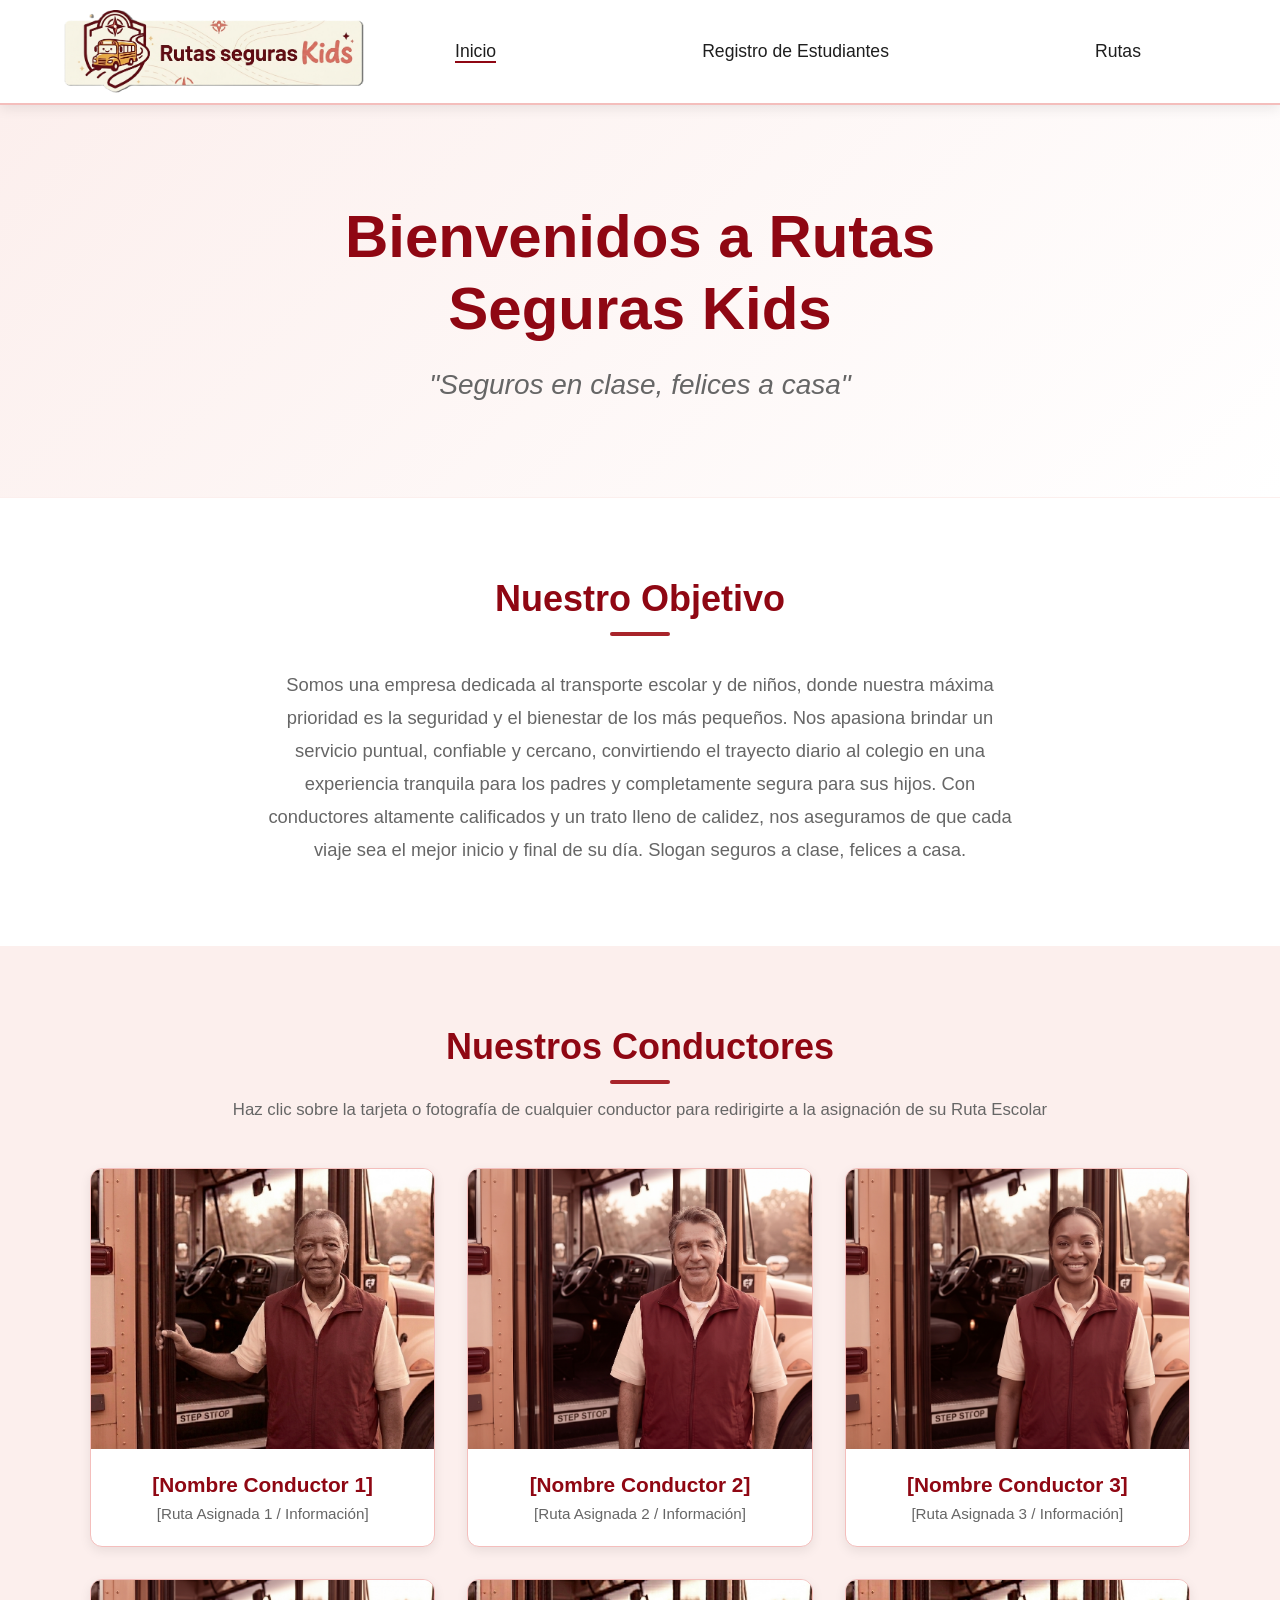
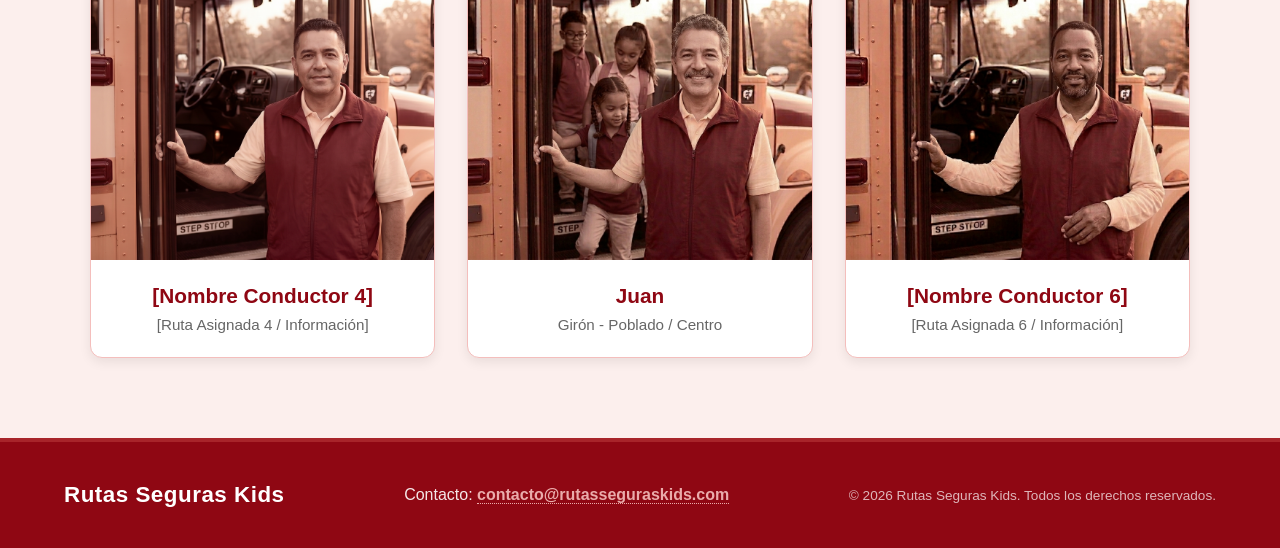
==== HTML/index.html @ 9a0aa54a "primer commit" ====
<!DOCTYPE html>
<html lang="es">
<head>
    <meta charset="UTF-8">
    <meta name="viewport" content="width=device-width, initial-scale=1.0">
    <title>Rutas Seguras Kids - Gestión de Rutas Escolares</title>
    <link rel="stylesheet" href="/CSS/style.css">
</head>
<body>

    <header class="main-header">
        <div class="header-container">

            <h1></h1>
            <div class="logo-container">
                <img src="/Imagenes/Logo horizontal.png" alt="Logo Rutas Seguras Kids" class="main-logo">
            </div>
            
            <nav class="main-nav">
                <ul class="nav-links">
                    <li><a href="#inicio" class="nav-link active" id="nav-inicio">Inicio</a></li>
                    <li><a href="#registro" class="nav-link" id="nav-registro">Registro de Estudiantes</a></li>
                    <li><a href="#rutas" class="nav-link" id="nav-rutas">Rutas</a></li>
                </ul>
            </nav>
        </div>
    </header>

    <main>
        <section id="inicio" class="hero-section">
            <div class="hero-content">
                <h1 class="hero-title">Bienvenidos a Rutas Seguras Kids</h1>
                <p class="hero-subtitle">"Seguros en clase, felices a casa"</p>
            </div>
        </section>

        <section class="objective-section">
            <div class="section-container">
                <h2 class="section-title">Nuestro Objetivo</h2>
                <p class="objective-text">
                    Somos una empresa dedicada al transporte escolar y de niños, donde nuestra máxima prioridad es la seguridad y el bienestar de los más pequeños. Nos apasiona brindar un servicio puntual, confiable y cercano, convirtiendo el trayecto diario al colegio en una experiencia tranquila para los padres y completamente segura para sus hijos. Con conductores altamente calificados y un trato lleno de calidez, nos aseguramos de que cada viaje sea el mejor inicio y final de su día. Slogan seguros a clase, felices a casa.
                </p>
            </div>
        </section>

  <section class="drivers-section">
    <div class="section-container">
        <h2 class="section-title">Nuestros Conductores</h2>
        <p class="section-description">Haz clic sobre la tarjeta o fotografía de cualquier conductor para redirigirte a la asignación de su Ruta Escolar</p>
        
        <div class="drivers-grid">
            
            <div class="driver-card" data-route-target="rutas">
                <div class="driver-image-container">
                    <img src="/Imagenes/carrusel 1.png" alt="Foto Conductor 1" class="driver-img">
                </div>
                <div class="driver-info">
                    <h3 class="driver-name">[Nombre Conductor 1]</h3>
                    <p class="driver-meta">[Ruta Asignada 1 / Información]</p>
                </div>
            </div>

            <div class="driver-card" data-route-target="rutas">
                <div class="driver-image-container">
                    <img src="/Imagenes/carrusel 2.png" alt="Foto Conductor 2" class="driver-img">
                </div>
                <div class="driver-info">
                    <h3 class="driver-name">[Nombre Conductor 2]</h3>
                    <p class="driver-meta">[Ruta Asignada 2 / Información]</p>
                </div>
            </div>

            <div class="driver-card" data-route-target="rutas">
                <div class="driver-image-container">
                    <img src="/Imagenes/carrusel 3.png" alt="Foto Conductor 3" class="driver-img">
                </div>
                <div class="driver-info">
                    <h3 class="driver-name">[Nombre Conductor 3]</h3>
                    <p class="driver-meta">[Ruta Asignada 3 / Información]</p>
                </div>
            </div>

            <div class="driver-card" data-route-target="rutas">
                <div class="driver-image-container">
                    <img src="/Imagenes/carrusel 4.png" alt="Foto Conductor 4" class="driver-img">
                </div>
                <div class="driver-info">
                    <h3 class="driver-name">[Nombre Conductor 4]</h3>
                    <p class="driver-meta">[Ruta Asignada 4 / Información]</p>
                </div>
            </div>

            <div class="driver-card" data-route-target="rutas">
                <div class="driver-image-container">
                    <img src="/Imagenes/carrusel 5.png" alt="Foto Conductor 5" class="driver-img">
                </div>
                <div class="driver-info">
                    <h3 class="driver-name">Juan</h3>
                    <p class="driver-meta">Girón - Poblado / Centro </p>
                </div>
            </div>

            <div class="driver-card" data-route-target="rutas">
                <div class="driver-image-container">
                    <img src="/Imagenes/carrusel 6.png" alt="Foto Conductor 6" class="driver-img">
                </div>
                <div class="driver-info">
                    <h3 class="driver-name">[Nombre Conductor 6]</h3>
                    <p class="driver-meta">[Ruta Asignada 6 / Información]</p>
                </div>
            </div>

        </div> 
    </div>
</section>
    </main>

    <footer class="main-footer">
        <div class="footer-container">
            <div class="footer-brand">
                <p class="footer-company-name">Rutas Seguras Kids</p>
            </div>
            <div class="footer-contact">
                <p>Contacto: <a href="mailto:contacto@rutasseguraskids.com" class="footer-link">contacto@rutasseguraskids.com</a></p>
            </div>
            <div class="footer-rights">
                <p>&copy; 2026 Rutas Seguras Kids. Todos los derechos reservados.</p>
            </div>
        </div>
    </footer>
        <script src="/JS/LandingApp.JS" type="module"></script>
    </body>


</html>
---- CSS/style.css ----
:root {
    --color-primary-950: #8F0713;
    --color-primary-800: #A8242A;
    --color-primary-600: #C25052;
    --color-primary-400: #DC8281;
    --color-primary-200: #F4BEBC;
    --color-primary-50: #FCEFED;

    --color-dark: #1E1E1E;
    --color-light: #FFFFFF;
    --color-gray: #666666;
    --color-bg: #FAFAFA;

    --font-main: 'Segoe UI', Tahoma, Geneva, Verdana, sans-serif;
    --transition-fast: all 0.3s ease;
    --transition-smooth: transform 0.5s ease-in-out;
    --shadow-subtle: 0 4px 12px rgba(0, 0, 0, 0.08);
}

*, *::before, *::after {
    box-sizing: border-box;
    margin: 0;
    padding: 0;
}

html {
    scroll-behavior: smooth;
    font-family: var(--font-main);
    background-color: var(--color-bg);
    color: var(--color-dark);
}

body {
    min-height: 100vh;
    display: flex;
    flex-direction: column;
}

img {
    max-width: 100%;
    display: block;
    height: auto;
}

ul {
    list-style: none;
}

a {
    text-decoration: none;
    color: inherit;
}

.section-container {
    max-width: 1200px;
    margin: 0 auto;
    padding: 4rem 1.5rem;
}

.section-title {
    font-size: 2.25rem;
    color: var(--color-primary-950);
    text-align: center;
    margin-bottom: 1rem;
    position: relative;
}

.section-title::after {
    content: '';
    display: block;
    width: 60px;
    height: 4px;
    background-color: var(--color-primary-800);
    margin: 0.75rem auto 0;
    border-radius: 2px;
}

.view-section {
    display: block;
}
.view-section.is-hidden {
    display: none !important;
}

.main-header {
    position: sticky;
    top: 0;
    z-index: 1000;
    background-color: rgba(255, 255, 255, 0.98);
    backdrop-filter: blur(8px);
    box-shadow: var(--shadow-subtle);
    border-bottom: 2px solid var(--color-primary-200);
}

.header-container {
    max-width: 95%;
    margin: 0 auto;
    padding: 0.5rem 1rem;
    display: flex;
    flex-direction: column;
    align-items: center;
    gap: 0.5rem;
}

.logo-container {
    width: 100%;
    max-width: 160px;
    display: flex;
    justify-content: center;
}

.main-logo {
    width: 100%;
    height: auto;
    object-fit: contain;
}

.main-nav {
    width: 100%;
}

.nav-links {
    display: flex;
    justify-content: space-around;
    gap: 0.5rem;
}

.nav-link {
    position: relative;
}

.nav-link::after {
    content: '';
    position: absolute;
    bottom: -2px;
    left: 0;
    width: 0;
    height: 2px;
    background-color: var(--color-primary-950);
    transition: var(--transition-fast);
}

.nav-link:hover::after, 
.nav-link.active::after {
    width: 100%;
}

@media (min-width: 768px) {
    .header-container {
        flex-direction: row;
        justify-content: space-between;
        padding: 0.6rem 1.5rem;
    }

    .logo-container {
        max-width: 240px;
        justify-content: flex-start;
    }

    .nav-links {
        gap: 2.5rem;
    }

    .nav-link {
        font-size: 1.1rem;
    }
}

@media (min-width: 1024px) {
    .logo-container {
        max-width: 300px;
    }
}

.hero-section {
    background: linear-gradient(135deg, var(--color-primary-50) 0%, #FFFFFF 100%);
    padding: 6rem 1.5rem;
    text-align: center;
    border-bottom: 1px solid var(--color-primary-50);
}

.hero-content {
    max-width: 800px;
    margin: 0 auto;
}

.hero-title {
    font-size: 3rem;
    color: var(--color-primary-950);
    line-height: 1.2;
    margin-bottom: 1.5rem;
}

.hero-subtitle {
    font-size: 1.75rem;
    font-style: italic;
    color: var(--color-gray);
    margin-top: 0.75rem;
    font-weight: 400;
}

.objective-section {
    background-color: var(--color-light);
}

.objective-text {
    max-width: 750px;
    margin: 2rem auto 0;
    font-size: 1.15rem;
    line-height: 1.8;
    text-align: center;
    color: var(--color-gray);
}

.drivers-section {
    background-color: var(--color-primary-50);
}

.section-description {
    text-align: center;
    color: var(--color-gray);
    margin-bottom: 3rem;
    font-size: 1.05rem;
}

.drivers-grid {
    display: grid;
    grid-template-columns: 1fr;
    gap: 2rem;
    max-width: 1100px;
    margin: 0 auto;
}

.driver-card {
    background-color: var(--color-light);
    border-radius: 12px;
    overflow: hidden;
    box-shadow: var(--shadow-subtle);
    border: 1px solid var(--color-primary-200);
    cursor: pointer;
    transition: var(--transition-fast);
}

.driver-card:hover {
    transform: translateY(-8px);
    box-shadow: 0 12px 24px rgba(143, 7, 19, 0.15);
    border-color: var(--color-primary-600);
}

.driver-image-container {
    width: 100%;
    height: 280px;
    background-color: #ECECEC;
    overflow: hidden;
}

.driver-img {
    width: 100%;
    height: 100%;
    object-fit: cover;
    transition: var(--transition-fast);
}

.driver-card:hover .driver-img {
    scale: 1.04;
}

.driver-info {
    padding: 1.5rem;
    text-align: center;
}

.driver-name {
    font-size: 1.3rem;
    color: var(--color-primary-950);
    margin-bottom: 0.5rem;
}

.driver-meta {
    font-size: 0.95rem;
    color: var(--color-gray);
    font-weight: 500;
}

@media (min-width: 768px) {
    .drivers-grid {
        grid-template-columns: repeat(2, 1fr);
    }
}

@media (min-width: 1024px) {
    .drivers-grid {
        grid-template-columns: repeat(3, 1fr);
    }
}

.main-footer {
    background-color: var(--color-primary-950);
    color: var(--color-light);
    margin-top: auto;
    border-top: 4px solid var(--color-primary-800);
}

.footer-container {
    max-width: 1200px;
    margin: 0 auto;
    padding: 2.5rem 1.5rem;
    display: flex;
    flex-direction: column;
    align-items: center;
    gap: 1.5rem;
    text-align: center;
}

.footer-brand .footer-company-name {
    font-size: 1.4rem;
    font-weight: 700;
    letter-spacing: 0.5px;
}

.footer-contact p {
    font-size: 1rem;
    opacity: 0.9;
}

.footer-link {
    color: var(--color-primary-200);
    font-weight: 600;
    transition: var(--transition-fast);
    border-bottom: 1px dotted var(--color-primary-200);
}

.footer-link:hover {
    color: var(--color-light);
    border-bottom-style: solid;
}

.footer-rights {
    font-size: 0.85rem;
    opacity: 0.7;
    border-top: 1px solid rgba(255, 255, 255, 0.15);
    width: 100%;
    padding-top: 1.5rem;
}

@media (min-width: 768px) {
    .logo-container {
        max-width: 240px;
    }
    
    .footer-container {
        flex-direction: row;
        justify-content: space-between;
        text-align: left;
    }
    .footer-rights {
        width: auto;
        border-top: none;
        padding-top: 0;
    }
    .drivers-grid {
        grid-template-columns: repeat(2, 1fr);
    }
}

@media (min-width: 1024px) {
    .logo-container {
        max-width: 300px;
    }

    .hero-title {
        font-size: 3.75rem;
    }
    .drivers-grid {
        grid-template-columns: repeat(3, 1fr);
    }
}

@media (min-width: 1200px) {
    .section-container {
        padding: 5rem 0;
    }
}

.crud-section {
    background-color: var(--color-bg);
    min-height: 75vh;
}

.crud-hero-banner {
    width: 100%;
    height: 35vw;
    min-height: 360px;
    max-height: 520px;
    overflow: hidden;
    border-bottom: 3px solid var(--color-primary-200);
    box-shadow: var(--shadow-subtle);
    transition: var(--transition-fast);
}

.banner-img {
    width: 100%;
    height: 100%;
    object-fit: cover;
    object-position: center;
    display: block;
}

.crud-main-title {
    font-size: 2.4rem;
    color: var(--color-primary-950);
    text-align: center;
    margin-top: 2.5rem;
    margin-bottom: 3rem;
    font-weight: 700;
}

@media (max-width: 767px) {
    .crud-hero-banner {
        height: 280px;
        min-height: auto;
    }
    .crud-main-title {
        font-size: 1.8rem;
        margin-top: 2rem;
        margin-bottom: 2rem;
    }
}

@media (max-width: 480px) {
    .crud-hero-banner {
        height: 190px;
        min-height: auto;
    }
}

.crud-actions-bar {
    display: flex;
    flex-direction: column;
    gap: 2rem;
    background-color: var(--color-light);
    padding: 2rem;
    border-radius: 16px;
    box-shadow: var(--shadow-subtle);
    border: 1px solid var(--color-primary-50);
    margin-bottom: 3rem;
}

.search-box-container {
    display: flex;
    flex-direction: column;
    gap: 0.75rem;
    flex-grow: 1;
}

.search-subtitle {
    font-size: 1.1rem;
    font-weight: 600;
    color: var(--color-primary-950);
    display: flex;
    align-items: center;
    gap: 0.5rem;
}

.search-input-wrapper {
    position: relative;
    display: flex;
    align-items: center;
}

.search-input-wrapper input {
    width: 100%;
    padding: 1.1rem 1.5rem 1.1rem 3rem;
    font-size: 1.1rem;
    border: 2px solid var(--color-primary-200);
    border-radius: 10px;
    background-color: #FFFDFD;
    color: var(--color-dark);
    outline: none;
    transition: var(--transition-fast);
    box-shadow: inset 0 2px 4px rgba(143, 7, 19, 0.03);
}

.search-input-wrapper input:focus {
    border-color: var(--color-primary-800);
    box-shadow: 0 0 0 4px rgba(168, 36, 42, 0.15);
    background-color: var(--color-light);
}

.search-icon {
    position: absolute;
    left: 1.2rem;
    font-size: 1.2rem;
    color: var(--color-primary-600);
}

.btn-add-container {
    display: flex;
    align-items: flex-end;
}

.btn-primary {
    background-color: var(--color-primary-950);
    color: var(--color-light);
    border: none;
    padding: 1.1rem 2rem;
    font-size: 1.1rem;
    font-weight: 700;
    border-radius: 10px;
    cursor: pointer;
    display: flex;
    align-items: center;
    justify-content: center;
    gap: 0.75rem;
    box-shadow: 0 4px 12px rgba(143, 7, 19, 0.25);
    transition: var(--transition-fast);
    width: 100%;
}

.btn-primary:hover {
    background-color: var(--color-primary-800);
    transform: translateY(-2px);
    box-shadow: 0 6px 18px rgba(143, 7, 19, 0.35);
}

.btn-primary:active {
    transform: translateY(0);
}

.btn-icon {
    font-size: 1.4rem;
    line-height: 1;
}

.students-grid {
    display: grid;
    grid-template-columns: 1fr;
    gap: 1.5rem;
}

.student-card {
    background-color: var(--color-light);
    border-radius: 12px;
    padding: 1.5rem;
    border-left: 5px solid var(--color-primary-800);
    box-shadow: var(--shadow-subtle);
    display: flex;
    flex-direction: column;
    gap: 1.2rem;
    transition: var(--transition-fast);
}

.student-card:hover {
    box-shadow: 0 6px 16px rgba(0, 0, 0, 0.08);
    transform: translateX(4px);
}

.student-data h3 {
    color: var(--color-dark);
    font-size: 1.3rem;
    margin-bottom: 0.5rem;
}

.student-data p {
    font-size: 0.95rem;
    color: var(--color-gray);
    margin-bottom: 0.25rem;
}

.student-data strong {
    color: var(--color-dark);
}

.student-actions {
    display: flex;
    gap: 1rem;
}

.btn-card-edit, .btn-card-delete {
    flex: 1;
    padding: 0.6rem 1rem;
    font-size: 0.9rem;
    font-weight: 600;
    border-radius: 6px;
    cursor: pointer;
    transition: var(--transition-fast);
    text-align: center;
}

.btn-card-edit {
    background-color: var(--color-primary-50);
    color: var(--color-primary-950);
    border: 1px solid var(--color-primary-200);
}

.btn-card-edit:hover {
    background-color: var(--color-primary-200);
}

.btn-card-delete {
    background-color: #FFF1F1;
    color: #D32F2F;
    border: 1px solid #FFCDD2;
}

.btn-card-delete:hover {
    background-color: #D32F2F;
    color: var(--color-light);
}

.no-data-message {
    grid-column: 1 / -1;
    text-align: center;
    color: var(--color-gray);
    font-size: 1.1rem;
    padding: 3rem 1rem;
    background-color: var(--color-light);
    border-radius: 12px;
    border: 2px dashed var(--color-primary-200);
}

.modal-overlay {
    position: fixed;
    top: 0;
    left: 0;
    width: 100vw;
    height: 100vh;
    background-color: rgba(0, 0, 0, 0.5);
    backdrop-filter: blur(4px);
    display: flex;
    align-items: center;
    justify-content: center;
    z-index: 2000;
    opacity: 1;
    transition: var(--transition-fast);
}

.modal-overlay.hidden {
    opacity: 0;
    pointer-events: none;
    display: none;
}

.modal-content {
    background-color: var(--color-light);
    width: 90%;
    max-width: 550px;
    border-radius: 16px;
    overflow: hidden;
    box-shadow: 0 10px 30px rgba(0, 0, 0, 0.2);
    border: 1px solid var(--color-primary-200);
}

.modal-header {
    background-color: var(--color-primary-950);
    color: var(--color-light);
    padding: 1.25rem 1.5rem;
    display: flex;
    justify-content: space-between;
    align-items: center;
}

.modal-header h3 {
    font-size: 1.25rem;
    font-weight: 600;
}

.btn-close {
    background: none;
    border: none;
    color: var(--color-light);
    font-size: 1.8rem;
    cursor: pointer;
    line-height: 1;
    opacity: 0.8;
    transition: var(--transition-fast);
}

.btn-close:hover {
    opacity: 1;
}

#student-form {
    padding: 2rem 1.5rem;
    display: flex;
    flex-direction: column;
    gap: 1.25rem;
}

.form-group {
    display: flex;
    flex-direction: column;
    gap: 0.5rem;
}

.form-group-row {
    display: flex;
    flex-direction: column;
    gap: 1.25rem;
}

.form-group label {
    font-size: 0.95rem;
    font-weight: 600;
    color: var(--color-dark);
}

.form-group input {
    padding: 0.75rem 1rem;
    font-size: 1rem;
    border: 1px solid #CCCCCC;
    border-radius: 6px;
    outline: none;
    transition: var(--transition-fast);
}

.form-group input:focus {
    border-color: var(--color-primary-800);
    box-shadow: 0 0 0 3px rgba(168, 36, 42, 0.1);
}

.modal-footer {
    display: flex;
    justify-content: flex-end;
    gap: 1rem;
    margin-top: 1rem;
}

.btn-secondary {
    background-color: #EEEEEE;
    color: var(--color-dark);
    border: none;
    padding: 0.75rem 1.5rem;
    font-size: 1rem;
    font-weight: 600;
    border-radius: 6px;
    cursor: pointer;
    transition: var(--transition-fast);
}

.btn-secondary:hover {
    background-color: #DDDDDD;
}

@media (min-width: 768px) {
    .crud-actions-bar {
        flex-direction: row;
        align-items: flex-end;
    }

    .form-group-row {
        flex-direction: row;
        gap: 1rem;
    }

    .form-group-row .form-group {
        flex: 1;
    }

    .btn-add-container {
        width: auto;
    }

    .btn-primary {
        width: auto;
    }

    .students-grid {
        grid-template-columns: repeat(2, 1fr);
    }

    .student-card {
        flex-direction: row;
        justify-content: space-between;
        align-items: center;
    }

    .student-actions {
        flex-direction: column;
        width: 160px;
    }
}

@media (min-width: 1024px) {
    .students-grid {
        grid-template-columns: repeat(3, 1fr);
    }
    
    .student-card {
        flex-direction: column;
        align-items: flex-start;
    }

    .student-actions {
        flex-direction: row;
        width: 100%;
    }
}

.weather-banner {
    background: linear-gradient(135deg, var(--color-primary-950) 0%, var(--color-primary-800) 100%);
    color: var(--color-light);
    border-bottom: 3px solid var(--color-primary-400);
    box-shadow: var(--shadow-subtle);
}

.weather-container {
    max-width: 1400px;
    margin: 0 auto;
    padding: 1.2rem 1.5rem;
    display: flex;
    flex-direction: column;
    align-items: center;
    justify-content: center;
    gap: 0.5rem;
    text-align: center;
}

.weather-title {
    font-size: 1.1rem;
    font-weight: 700;
    text-transform: uppercase;
    letter-spacing: 1px;
    color: var(--color-primary-200);
}

#weather-data {
    font-size: 1.25rem;
    font-weight: 600;
    display: flex;
    align-items: center;
    gap: 0.75rem;
}

.spinner {
    display: inline-block;
    animation: rotate 2s linear infinite;
}

@keyframes rotate {
    100% { transform: rotate(360deg); }
}

.routes-section {
    background-color: var(--color-bg);
    min-height: 80vh;
}

.routes-grid {
    display: grid;
    grid-template-columns: 1fr;
    gap: 2.5rem;
    max-width: 1200px;
    margin: 0 auto;
}

.route-card {
    background-color: var(--color-light);
    border-radius: 16px;
    border: 1px solid var(--color-primary-200);
    box-shadow: var(--shadow-subtle);
    padding: 1.5rem;
    display: flex;
    flex-direction: column;
    gap: 1.25rem;
    transition: var(--transition-fast);
    position: relative;
}

.route-card:hover {
    box-shadow: 0 8px 24px rgba(143, 7, 19, 0.1);
    border-color: var(--color-primary-400);
}

.route-driver-hero {
    display: flex;
    align-items: center;
    gap: 1.25rem;
    border-bottom: 1px dashed var(--color-primary-200);
    padding-bottom: 1rem;
}

.route-avatar-container {
    width: 110px;
    height: 110px;
    border-radius: 50%;
    overflow: hidden;
    border: 3px solid var(--color-primary-800);
    flex-shrink: 0;
    box-shadow: 0 4px 8px rgba(0, 0, 0, 0.1);
}

.route-driver-img {
    width: 100%;
    height: 100%;
    object-fit: cover;
}

.route-driver-basics h3 {
    font-size: 1.4rem;
    color: var(--color-primary-950);
    font-weight: 700;
    margin-bottom: 0.25rem;
}

.route-driver-basics p {
    font-size: 0.9rem;
    color: var(--color-gray);
}

.route-details-box {
    background-color: var(--color-primary-50);
    padding: 0.85rem 1rem;
    border-radius: 8px;
    font-size: 0.95rem;
    display: flex;
    flex-direction: column;
    gap: 0.4rem;
}

.route-capacity-bar {
    display: flex;
    justify-content: space-between;
    align-items: center;
    font-size: 0.95rem;
    font-weight: 600;
    padding: 0 0.25rem;
}

.capacity-label {
    color: var(--color-dark);
}

.capacity-counter {
    background-color: #EEEEEE;
    color: var(--color-dark);
    padding: 0.25rem 0.75rem;
    border-radius: 20px;
    font-size: 0.85rem;
    font-weight: 700;
    transition: var(--transition-fast);
}

.capacity-counter.has-students {
    background-color: rgba(143, 7, 19, 0.1);
    color: var(--color-primary-950);
}

.capacity-counter.is-full {
    background-color: #D32F2F;
    color: var(--color-light);
    animation: pulse-alert 1.5s infinite;
}

@keyframes pulse-alert {
    0% { transform: scale(1); }
    50% { transform: scale(1.05); }
    100% { transform: scale(1); }
}

.assigned-students-list {
    height: 220px;
    overflow-y: auto;
    border: 1px solid #EAEAEA;
    background-color: #FCFCFC;
    border-radius: 10px;
    padding: 0.75rem;
    display: flex;
    flex-direction: column;
    gap: 0.6rem;
}

.empty-route-message {
    font-size: 0.9rem;
    color: var(--color-gray);
    text-align: center;
    margin: auto;
    font-style: italic;
}

.assigned-student-badge {
    background-color: var(--color-light);
    border: 1px solid var(--color-primary-200);
    border-left: 4px solid var(--color-primary-800);
    padding: 0.6rem 0.8rem;
    border-radius: 8px;
    display: flex;
    justify-content: space-between;
    align-items: center;
    gap: 0.5rem;
    box-shadow: 0 2px 6px rgba(143, 7, 19, 0.03);
    animation: slideIn 0.2s ease-out;
}

@keyframes slideIn {
    from { opacity: 0; transform: translateY(4px); }
    to { opacity: 1; transform: translateY(0); }
}

.student-badge-text {
    font-size: 0.85rem;
    color: var(--color-dark);
    line-height: 1.4;
}

.student-badge-text strong {
    color: var(--color-primary-950);
}

.btn-remove-from-route {
    background: none;
    border: none;
    color: #666666;
    font-size: 1.2rem;
    font-weight: 700;
    cursor: pointer;
    padding: 0 0.25rem;
    line-height: 1;
    border-radius: 4px;
    transition: var(--transition-fast);
}

.btn-remove-from-route:hover {
    color: #D32F2F;
    background-color: #FFF1F1;
}

.btn-assign-student {
    margin-top: auto;
}

.modal-large {
    max-width: 650px;
}

.modal-students-selection-list {
    display: flex;
    flex-direction: column;
    gap: 0.75rem;
    margin-top: 1.5rem;
}

.eligible-student-row {
    display: flex;
    justify-content: space-between;
    align-items: center;
    padding: 0.85rem 1.2rem;
    background-color: #FAFAFA;
    border: 1px solid #EAEAEA;
    border-radius: 8px;
    transition: var(--transition-fast);
}

.eligible-student-row:hover {
    border-color: var(--color-primary-600);
    background-color: var(--color-primary-50);
}

.eligible-student-info h4 {
    font-size: 1rem;
    color: var(--color-dark);
}

.eligible-student-info p {
    font-size: 0.85rem;
    color: var(--color-gray);
}

.btn-select-student {
    background-color: var(--color-primary-800);
    color: var(--color-light);
    border: none;
    padding: 0.4rem 1rem;
    font-size: 0.85rem;
    font-weight: 600;
    border-radius: 6px;
    cursor: pointer;
    transition: var(--transition-fast);
}

.btn-select-student:hover {
    background-color: var(--color-primary-950);
}

@media (max-width: 480px) {
    .route-avatar-container {
        width: 85px;
        height: 85px;
    }

    .route-driver-basics h3 {
        font-size: 1.2rem;
    }

    .route-card {
        padding: 1.1rem;
    }
}

@media (min-width: 768px) {
    .weather-container {
        flex-direction: row;
        gap: 1.5rem;
    }

    .routes-grid {
        grid-template-columns: repeat(2, 1fr);
    }
}

@media (min-width: 1024px) {
    .routes-grid {
        grid-template-columns: repeat(3, 1fr);
    }
}
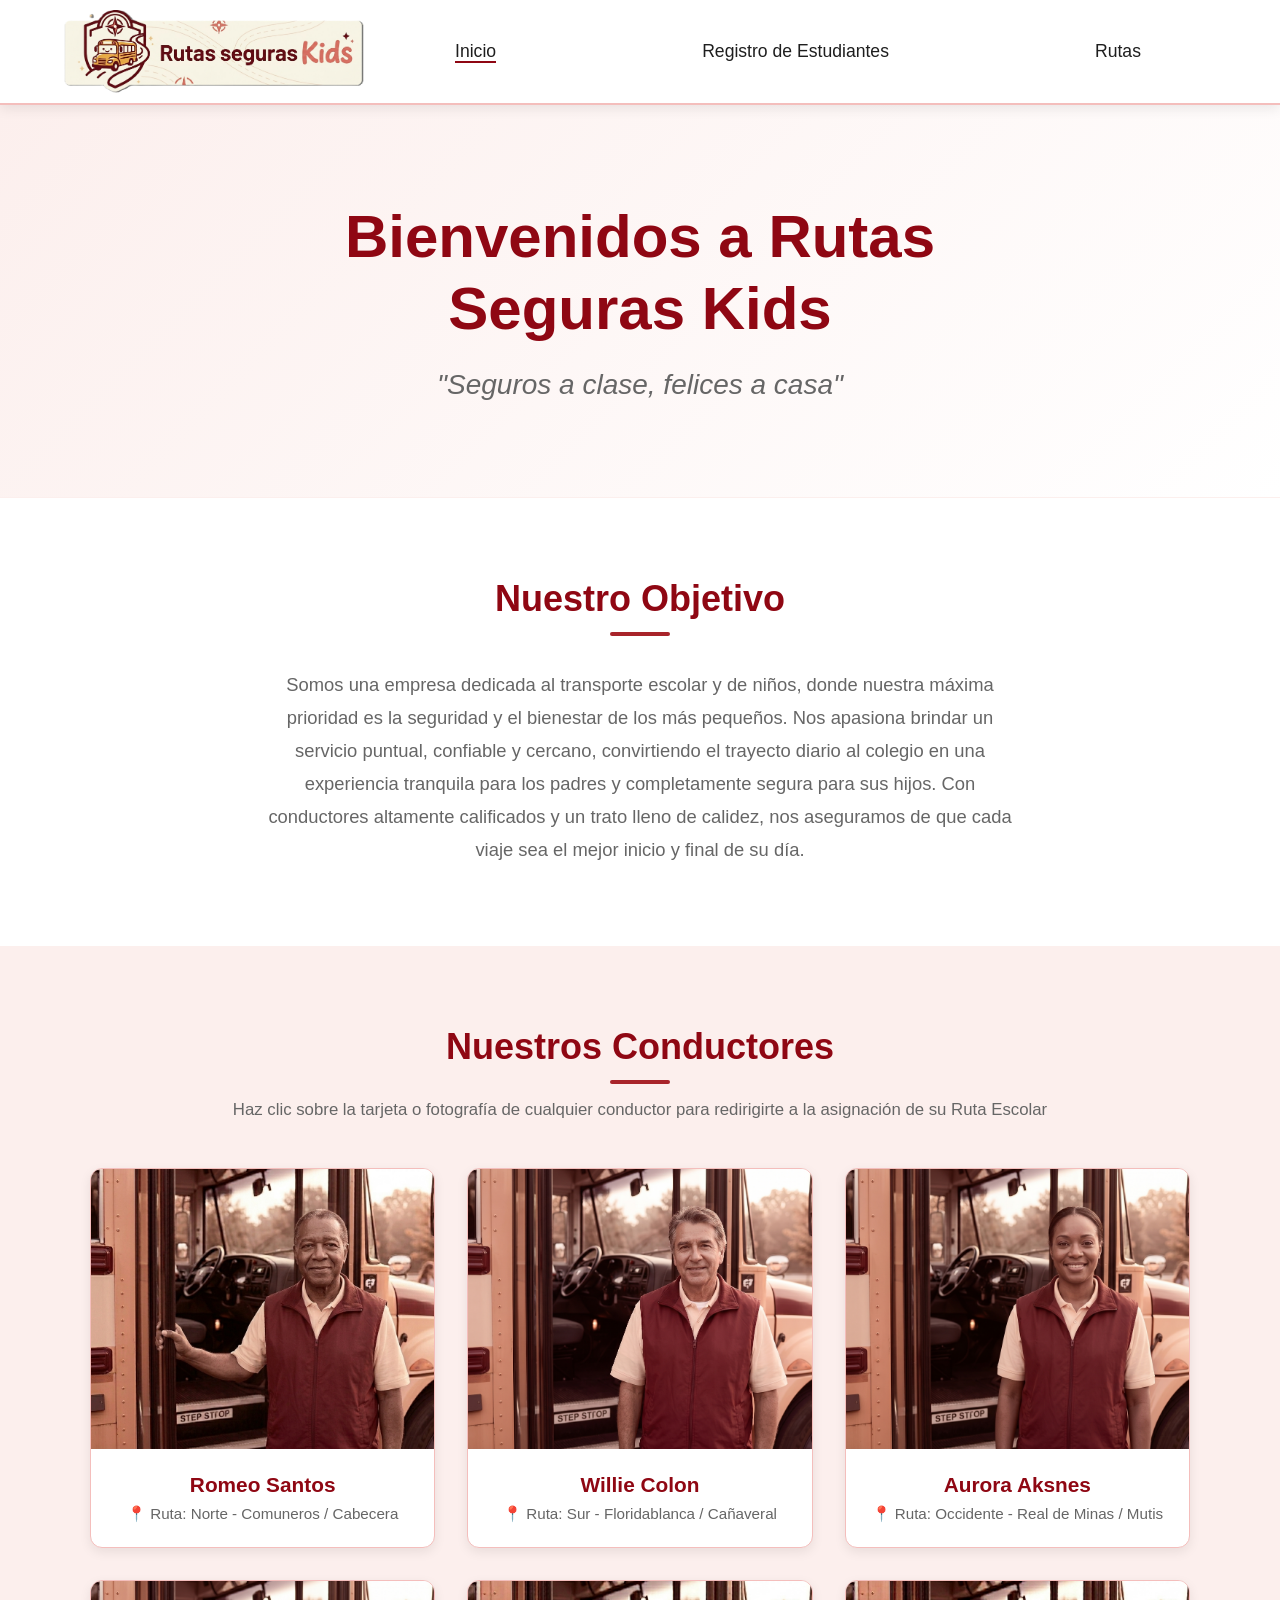
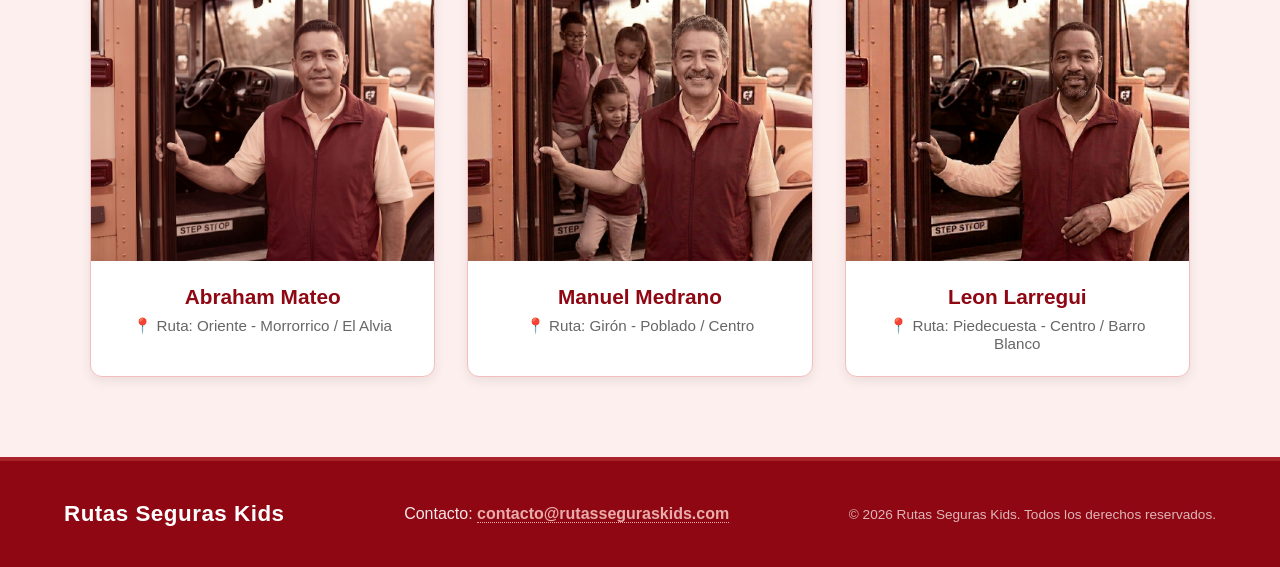
==== commit e3d3e52c: "FEAT: "Modificaciones"" ====
--- a/HTML/index.html
+++ b/HTML/index.html
@@ -30,7 +30,7 @@
         <section id="inicio" class="hero-section">
             <div class="hero-content">
                 <h1 class="hero-title">Bienvenidos a Rutas Seguras Kids</h1>
-                <p class="hero-subtitle">"Seguros en clase, felices a casa"</p>
+                <p class="hero-subtitle">"Seguros a clase, felices a casa"</p>
             </div>
         </section>
 
@@ -38,7 +38,9 @@
             <div class="section-container">
                 <h2 class="section-title">Nuestro Objetivo</h2>
                 <p class="objective-text">
-                    Somos una empresa dedicada al transporte escolar y de niños, donde nuestra máxima prioridad es la seguridad y el bienestar de los más pequeños. Nos apasiona brindar un servicio puntual, confiable y cercano, convirtiendo el trayecto diario al colegio en una experiencia tranquila para los padres y completamente segura para sus hijos. Con conductores altamente calificados y un trato lleno de calidez, nos aseguramos de que cada viaje sea el mejor inicio y final de su día. Slogan seguros a clase, felices a casa.
+                    Somos una empresa dedicada al transporte escolar y de niños, donde nuestra máxima prioridad es la seguridad y el bienestar de los más pequeños.
+                    Nos apasiona brindar un servicio puntual, confiable y cercano, convirtiendo el trayecto diario al colegio en una experiencia tranquila para los padres y completamente segura
+                    para sus hijos. Con conductores altamente calificados y un trato lleno de calidez, nos aseguramos de que cada viaje sea el mejor inicio y final de su día. 
                 </p>
             </div>
         </section>
@@ -55,8 +57,8 @@
                     <img src="/Imagenes/carrusel 1.png" alt="Foto Conductor 1" class="driver-img">
                 </div>
                 <div class="driver-info">
-                    <h3 class="driver-name">[Nombre Conductor 1]</h3>
-                    <p class="driver-meta">[Ruta Asignada 1 / Información]</p>
+                    <h3 class="driver-name">Romeo Santos</h3>
+                    <p class="driver-meta">📍 Ruta: Norte - Comuneros / Cabecera</p>
                 </div>
             </div>
 
@@ -65,8 +67,8 @@
                     <img src="/Imagenes/carrusel 2.png" alt="Foto Conductor 2" class="driver-img">
                 </div>
                 <div class="driver-info">
-                    <h3 class="driver-name">[Nombre Conductor 2]</h3>
-                    <p class="driver-meta">[Ruta Asignada 2 / Información]</p>
+                    <h3 class="driver-name">Willie Colon</h3>
+                    <p class="driver-meta">📍 Ruta: Sur - Floridablanca / Cañaveral</p>
                 </div>
             </div>
 
@@ -75,8 +77,8 @@
                     <img src="/Imagenes/carrusel 3.png" alt="Foto Conductor 3" class="driver-img">
                 </div>
                 <div class="driver-info">
-                    <h3 class="driver-name">[Nombre Conductor 3]</h3>
-                    <p class="driver-meta">[Ruta Asignada 3 / Información]</p>
+                    <h3 class="driver-name">Aurora Aksnes</h3>
+                    <p class="driver-meta">📍 Ruta: Occidente - Real de Minas / Mutis</p>
                 </div>
             </div>
 
@@ -85,8 +87,8 @@
                     <img src="/Imagenes/carrusel 4.png" alt="Foto Conductor 4" class="driver-img">
                 </div>
                 <div class="driver-info">
-                    <h3 class="driver-name">[Nombre Conductor 4]</h3>
-                    <p class="driver-meta">[Ruta Asignada 4 / Información]</p>
+                    <h3 class="driver-name">Abraham Mateo</h3>
+                    <p class="driver-meta">📍 Ruta: Oriente - Morrorrico / El Alvia</p>
                 </div>
             </div>
 
@@ -95,8 +97,8 @@
                     <img src="/Imagenes/carrusel 5.png" alt="Foto Conductor 5" class="driver-img">
                 </div>
                 <div class="driver-info">
-                    <h3 class="driver-name">Juan</h3>
-                    <p class="driver-meta">Girón - Poblado / Centro </p>
+                    <h3 class="driver-name">Manuel Medrano</h3>
+                    <p class="driver-meta">📍 Ruta: Girón - Poblado / Centro</p>
                 </div>
             </div>
 
@@ -105,8 +107,8 @@
                     <img src="/Imagenes/carrusel 6.png" alt="Foto Conductor 6" class="driver-img">
                 </div>
                 <div class="driver-info">
-                    <h3 class="driver-name">[Nombre Conductor 6]</h3>
-                    <p class="driver-meta">[Ruta Asignada 6 / Información]</p>
+                    <h3 class="driver-name">Leon Larregui</h3>
+                    <p class="driver-meta">📍 Ruta: Piedecuesta - Centro / Barro Blanco</p>
                 </div>
             </div>
 
